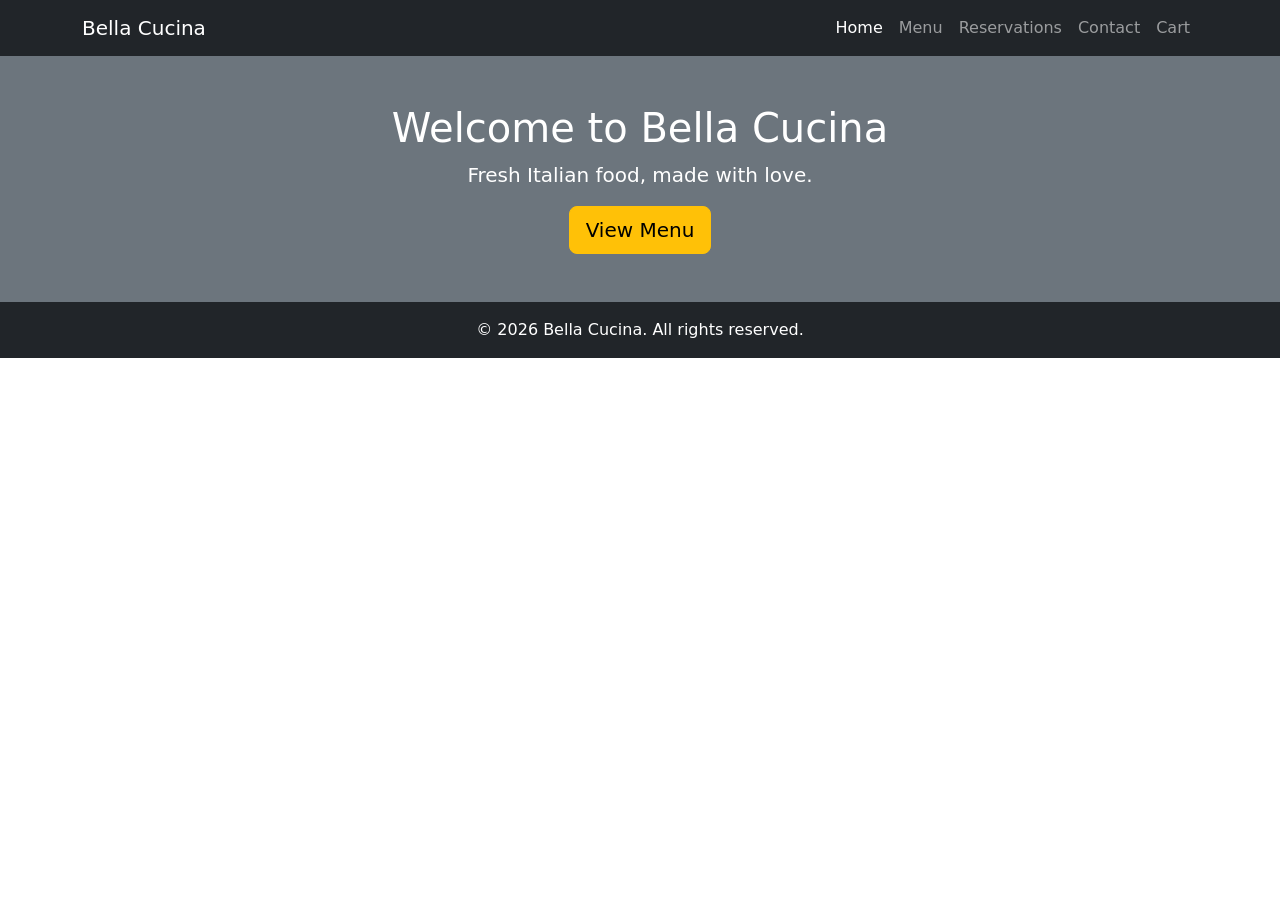
==== index.html @ 694c8e50 "Initial project structure: folders, index.html, navbar/footer" ====
<!doctype html>
<html lang="en">
  <head>
    <meta charset="UTF-8" />
    <meta name="viewport" content="width=device-width, initial-scale=1.0" />
    <title>Bella Cucina | Home</title>

    <!-- Bootstrap CSS -->
    <link
      href="https://cdn.jsdelivr.net/npm/bootstrap@5.3.3/dist/css/bootstrap.min.css"
      rel="stylesheet"
    />

    <!-- Our custom CSS (loaded AFTER Bootstrap so it can override it) -->
    <link rel="stylesheet" href="css/style.css" />
  </head>
  <body>
    <!-- NAVBAR -->
    <nav class="navbar navbar-expand-lg navbar-dark bg-dark">
      <div class="container">
        <a class="navbar-brand" href="index.html">Bella Cucina</a>

        <button
          class="navbar-toggler"
          type="button"
          data-bs-toggle="collapse"
          data-bs-target="#navMenu"
          aria-controls="navMenu"
          aria-expanded="false"
          aria-label="Toggle navigation"
        >
          <span class="navbar-toggler-icon"></span>
        </button>

        <div class="collapse navbar-collapse" id="navMenu">
          <ul class="navbar-nav ms-auto">
            <li class="nav-item">
              <a class="nav-link active" href="index.html">Home</a>
            </li>
            <li class="nav-item">
              <a class="nav-link" href="menu.html">Menu</a>
            </li>
            <li class="nav-item">
              <a class="nav-link" href="reservation.html">Reservations</a>
            </li>
            <li class="nav-item">
              <a class="nav-link" href="contact.html">Contact</a>
            </li>
            <li class="nav-item">
              <a class="nav-link" href="cart.html">Cart</a>
            </li>
          </ul>
        </div>
      </div>
    </nav>

    <!-- HERO SECTION -->
    <header class="bg-secondary text-white text-center py-5">
      <div class="container">
        <h1>Welcome to Bella Cucina</h1>
        <p class="lead">Fresh Italian food, made with love.</p>
        <a href="menu.html" class="btn btn-warning btn-lg">View Menu</a>
      </div>
    </header>

    <!-- FOOTER -->
    <footer class="bg-dark text-white text-center py-3">
      <div class="container">
        <p class="mb-0">&copy; 2026 Bella Cucina. All rights reserved.</p>
      </div>
    </footer>

    <!-- Bootstrap JS bundle (needed for navbar toggle, modals etc) -->
    <script src="https://cdn.jsdelivr.net/npm/bootstrap@5.3.3/dist/js/bootstrap.bundle.min.js"></script>
  </body>
</html>
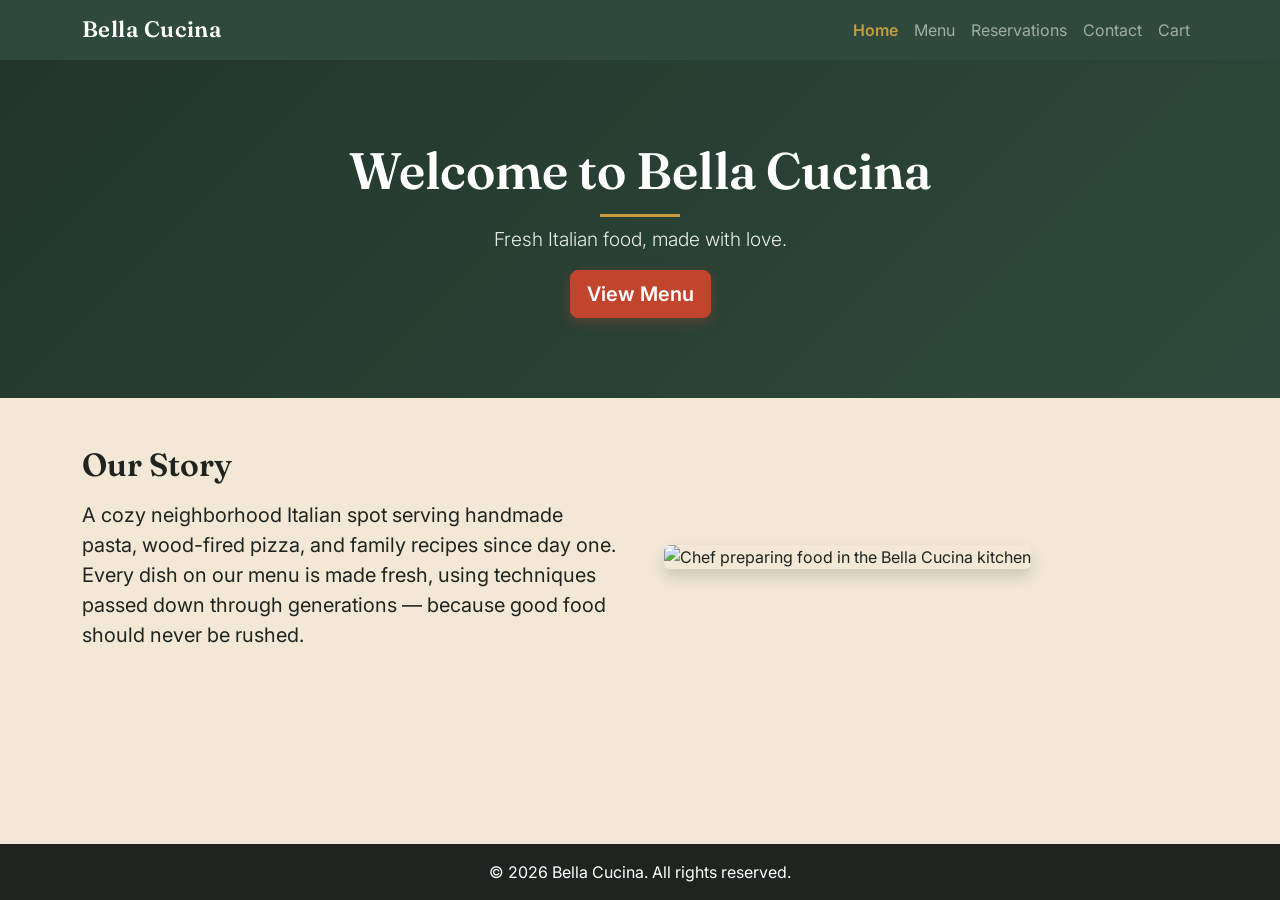
==== commit 4b3b4bea: "Redesign visual theme with custom style.css and add homepage About section" ====
--- a/index.html
+++ b/index.html
@@ -63,6 +63,31 @@
       </div>
     </header>
 
+    <!-- ABOUT/STORY SECTION -->
+    <section class="py-5">
+      <div class="container">
+        <div class="row align-items-center g-5">
+          <div class="col-md-6">
+            <h2 class="mb-3">Our Story</h2>
+            <p class="fs-5">
+              A cozy neighborhood Italian spot serving handmade pasta,
+              wood-fired pizza, and family recipes since day one. Every dish on
+              our menu is made fresh, using techniques passed down through
+              generations — because good food should never be rushed.
+            </p>
+          </div>
+          <div class="col-md-6">
+            <!-- Replace this src with your own photo, e.g. assets/images/our-story.jpg -->
+            <img
+              src="https://placehold.co/500x350/2F4A3C/F2E8D5?text=Our+Story"
+              class="img-fluid rounded shadow"
+              alt="Chef preparing food in the Bella Cucina kitchen"
+            />
+          </div>
+        </div>
+      </div>
+    </section>
+
     <!-- FOOTER -->
     <footer class="bg-dark text-white text-center py-3">
       <div class="container">
@@ -72,5 +97,7 @@
 
     <!-- Bootstrap JS bundle (needed for navbar toggle, modals etc) -->
     <script src="https://cdn.jsdelivr.net/npm/bootstrap@5.3.3/dist/js/bootstrap.bundle.min.js"></script>
+    <script src="js/data.js"></script>
+    <script src="js/cart.js"></script>
   </body>
 </html>
--- a/css/style.css
+++ b/css/style.css
@@ -0,0 +1,193 @@
+/* ===== FONTS ===== */
+@import url('https://fonts.googleapis.com/css2?family=Fraunces:wght@500;600;700&family=Inter:wght@400;500;600&family=IBM+Plex+Mono:wght@500&display=swap');
+
+/* ===== DESIGN TOKENS ===== */
+:root {
+  --color-basil: #2F4A3C;
+  --color-basil-dark: #22362B;
+  --color-tomato: #C1442D;
+  --color-tomato-dark: #A3371F;
+  --color-semolina: #F2E8D5;
+  --color-gold: #C89B3C;
+  --color-ink: #1F2420;
+  --color-cream-card: #FBF8F2;
+
+  --font-display: 'Fraunces', serif;
+  --font-body: 'Inter', sans-serif;
+  --font-mono: 'IBM Plex Mono', monospace;
+}
+
+/* ===== STICKY FOOTER LAYOUT =====
+   Makes the footer sit at the bottom of the viewport on short pages,
+   instead of floating right under the content. */
+html, body {
+  height: 100%;
+}
+
+body {
+  display: flex;
+  flex-direction: column;
+  min-height: 100vh;
+  font-family: var(--font-body);
+  background-color: var(--color-semolina);
+  color: var(--color-ink);
+}
+
+footer {
+  margin-top: auto;
+}
+
+/* ===== TYPOGRAPHY ===== */
+h1, h2, h3, h4, h5, .navbar-brand {
+  font-family: var(--font-display);
+  font-weight: 600;
+}
+
+/* Respect users who've asked for less motion */
+@media (prefers-reduced-motion: reduce) {
+  * { transition: none !important; animation: none !important; }
+}
+
+/* Visible keyboard focus everywhere (accessibility requirement) */
+a:focus-visible, button:focus-visible, input:focus-visible,
+select:focus-visible, textarea:focus-visible {
+  outline: 3px solid var(--color-gold);
+  outline-offset: 2px;
+}
+
+/* ===== NAVBAR ===== */
+.navbar.bg-dark {
+  background-color: var(--color-basil) !important;
+}
+
+.navbar-brand {
+  font-size: 1.4rem;
+  letter-spacing: 0.02em;
+}
+
+.nav-link.active {
+  color: var(--color-gold) !important;
+  font-weight: 600;
+}
+
+/* ===== HERO ===== */
+header.bg-secondary {
+  background-color: var(--color-basil-dark) !important;
+  background-image:
+    linear-gradient(135deg, var(--color-basil-dark), var(--color-basil)),
+    repeating-linear-gradient(45deg, rgba(255,255,255,0.03) 0px, rgba(255,255,255,0.03) 1px, transparent 1px, transparent 12px);
+  padding-top: 5rem !important;
+  padding-bottom: 5rem !important;
+}
+
+header h1 {
+  font-size: 3.2rem;
+  position: relative;
+  display: inline-block;
+  padding-bottom: 1rem;
+}
+
+/* Small decorative underline beneath the hero headline */
+header h1::after {
+  content: "";
+  position: absolute;
+  bottom: 0;
+  left: 50%;
+  transform: translateX(-50%);
+  width: 80px;
+  height: 3px;
+  background-color: var(--color-gold);
+}
+
+header .lead {
+  font-size: 1.2rem;
+  opacity: 0.9;
+}
+
+/* ===== BUTTONS ===== */
+.btn-warning {
+  background-color: var(--color-tomato) !important;
+  border-color: var(--color-tomato) !important;
+  color: #fff !important;
+  font-weight: 600;
+  box-shadow: 0 4px 12px rgba(193, 68, 45, 0.35);
+  transition: transform 0.15s ease, background-color 0.15s ease, box-shadow 0.15s ease;
+}
+
+.btn-warning:hover {
+  background-color: var(--color-tomato-dark) !important;
+  border-color: var(--color-tomato-dark) !important;
+  transform: translateY(-2px);
+  box-shadow: 0 6px 16px rgba(193, 68, 45, 0.45);
+}
+
+/* ===== CARDS (menu dishes) ===== */
+.card {
+  background-color: var(--color-cream-card);
+  border: none;
+  border-radius: 0.5rem;
+  box-shadow: 0 2px 8px rgba(31, 36, 32, 0.08);
+  transition: transform 0.2s ease, box-shadow 0.2s ease;
+}
+
+.card:hover {
+  transform: translateY(-4px);
+  box-shadow: 0 8px 20px rgba(31, 36, 32, 0.15);
+}
+
+.card-title {
+  font-family: var(--font-display);
+  font-weight: 600;
+}
+
+/* Signature element: dotted leader line between dish name and price,
+   like a printed restaurant menu. Applied via .menu-price-line in menu.js */
+.menu-price-line {
+  display: flex;
+  align-items: baseline;
+  gap: 0.4rem;
+  margin: 0.5rem 0;
+}
+
+.menu-price-line .dish-name {
+  font-family: var(--font-display);
+  font-size: 1.15rem;
+  font-weight: 600;
+  white-space: nowrap;
+}
+
+.menu-price-line .dots {
+  flex: 1;
+  border-bottom: 2px dotted var(--color-basil);
+  opacity: 0.4;
+  margin-bottom: 4px;
+}
+
+.menu-price-line .dish-price {
+  font-family: var(--font-mono);
+  font-weight: 500;
+  color: var(--color-tomato);
+  white-space: nowrap;
+}
+
+/* ===== FOOTER ===== */
+footer.bg-dark {
+  background-color: var(--color-ink) !important;
+}
+
+/* ===== FORMS ===== */
+.form-control:focus, .form-select:focus {
+  border-color: var(--color-gold);
+  box-shadow: 0 0 0 0.25rem rgba(200, 155, 60, 0.25);
+}
+
+/* ===== TABLES (admin pages) ===== */
+.table thead {
+  background-color: var(--color-basil);
+  color: #fff;
+}
+
+/* ===== BADGES ===== */
+.badge.bg-success { background-color: var(--color-basil) !important; }
+.badge.bg-danger { background-color: var(--color-tomato) !important; }
+.badge.bg-warning { background-color: var(--color-gold) !important; }
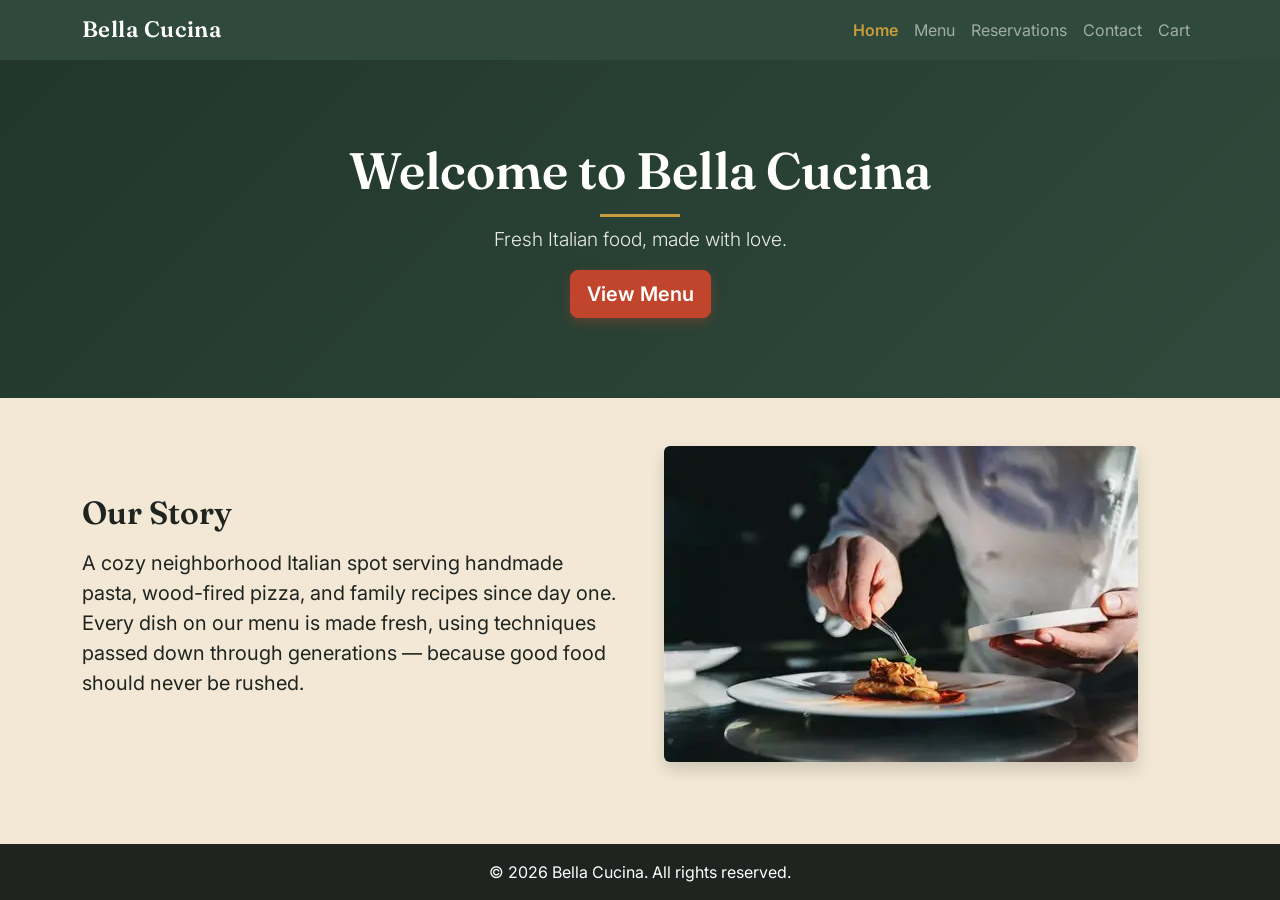
==== commit f007ea67: "Add real photo to homepage Our Story section" ====
--- a/index.html
+++ b/index.html
@@ -77,11 +77,10 @@
             </p>
           </div>
           <div class="col-md-6">
-            <!-- Replace this src with your own photo, e.g. assets/images/our-story.jpg -->
             <img
-              src="https://placehold.co/500x350/2F4A3C/F2E8D5?text=Our+Story"
+              src="assets/images/ourstory.webp"
               class="img-fluid rounded shadow"
-              alt="Chef preparing food in the Bella Cucina kitchen"
+              alt="A chef carefully plating a dish with garnish at Bella Cucina"
             />
           </div>
         </div>
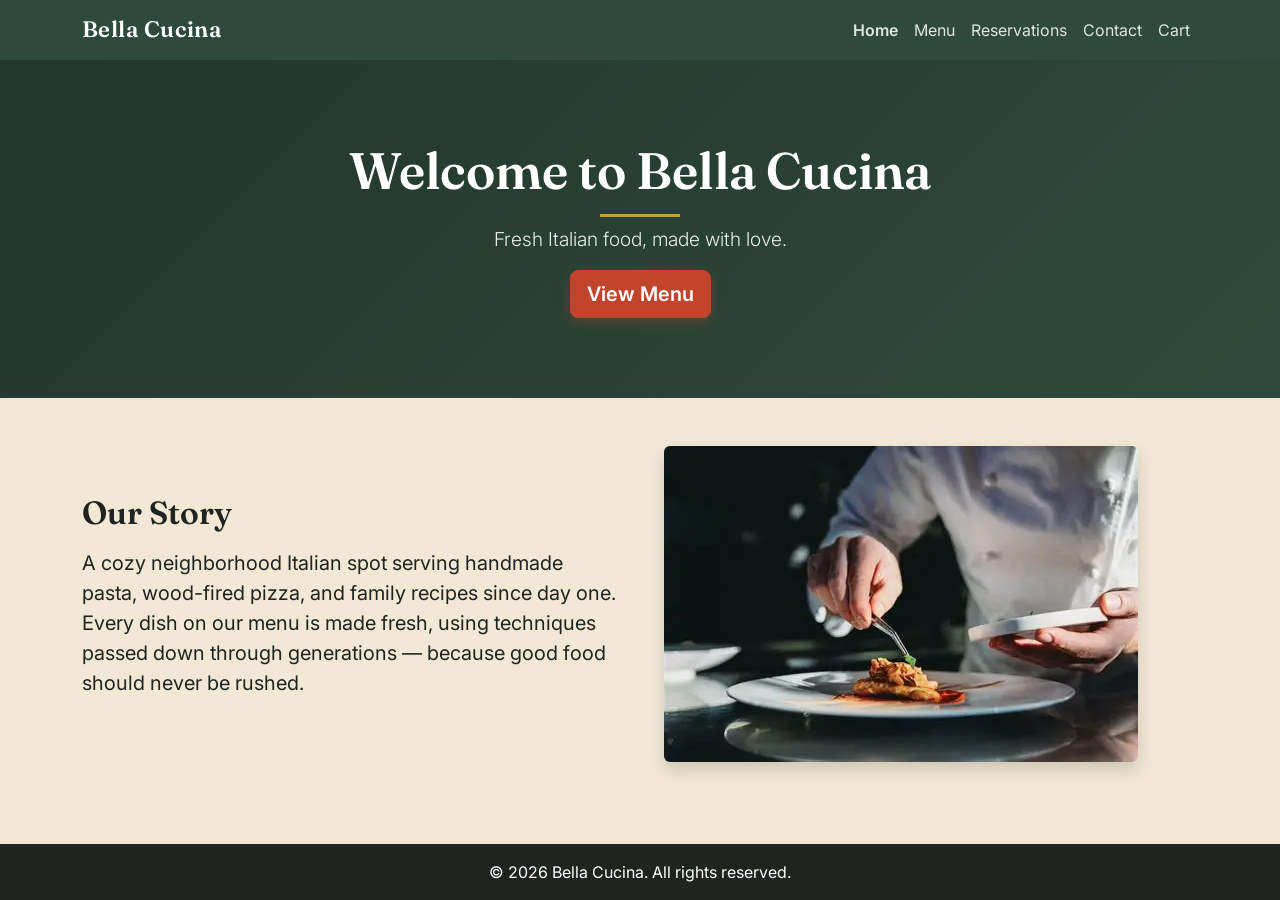
==== commit 3f98aec0: "Improve accessibility: fix nav-link contrast, add main landmark to homepage" ====
--- a/index.html
+++ b/index.html
@@ -4,6 +4,10 @@
     <meta charset="UTF-8" />
     <meta name="viewport" content="width=device-width, initial-scale=1.0" />
     <title>Bella Cucina | Home</title>
+    <meta
+      name="description"
+      content="Bella Cucina — cozy Italian restaurant offering handmade pasta, wood-fired pizza, and family recipes. Order online, book a table, or browse our menu."
+    />
 
     <!-- Bootstrap CSS -->
     <link
@@ -63,29 +67,31 @@
       </div>
     </header>
 
-    <!-- ABOUT/STORY SECTION -->
-    <section class="py-5">
-      <div class="container">
-        <div class="row align-items-center g-5">
-          <div class="col-md-6">
-            <h2 class="mb-3">Our Story</h2>
-            <p class="fs-5">
-              A cozy neighborhood Italian spot serving handmade pasta,
-              wood-fired pizza, and family recipes since day one. Every dish on
-              our menu is made fresh, using techniques passed down through
-              generations — because good food should never be rushed.
-            </p>
-          </div>
-          <div class="col-md-6">
-            <img
-              src="assets/images/ourstory.webp"
-              class="img-fluid rounded shadow"
-              alt="A chef carefully plating a dish with garnish at Bella Cucina"
-            />
+    <main>
+      <!-- ABOUT/STORY SECTION -->
+      <section class="py-5">
+        <div class="container">
+          <div class="row align-items-center g-5">
+            <div class="col-md-6">
+              <h2 class="mb-3">Our Story</h2>
+              <p class="fs-5">
+                A cozy neighborhood Italian spot serving handmade pasta,
+                wood-fired pizza, and family recipes since day one. Every dish
+                on our menu is made fresh, using techniques passed down through
+                generations — because good food should never be rushed.
+              </p>
+            </div>
+            <div class="col-md-6">
+              <img
+                src="assets/images/ourstory.webp"
+                class="img-fluid rounded shadow"
+                alt="A chef carefully plating a dish with garnish at Bella Cucina"
+              />
+            </div>
           </div>
         </div>
-      </div>
-    </section>
+      </section>
+    </main>
 
     <!-- FOOTER -->
     <footer class="bg-dark text-white text-center py-3">
--- a/css/style.css
+++ b/css/style.css
@@ -70,6 +70,11 @@
   font-weight: 600;
 }
 
+/* Brighter nav link color for sufficient contrast against the green navbar */
+.navbar .nav-link {
+  color: rgba(255, 255, 255, 0.85) !important;
+}
+
 /* ===== HERO ===== */
 header.bg-secondary {
   background-color: var(--color-basil-dark) !important;
@@ -135,6 +140,14 @@
   box-shadow: 0 8px 20px rgba(31, 36, 32, 0.15);
 }
 
+/* Forces every dish photo to the same size and crop, regardless of the
+   original photo's dimensions — keeps the menu grid looking consistent. */
+.card-img-top {
+  height: 220px;
+  object-fit: cover;
+  object-position: center;
+}
+
 .card-title {
   font-family: var(--font-display);
   font-weight: 600;
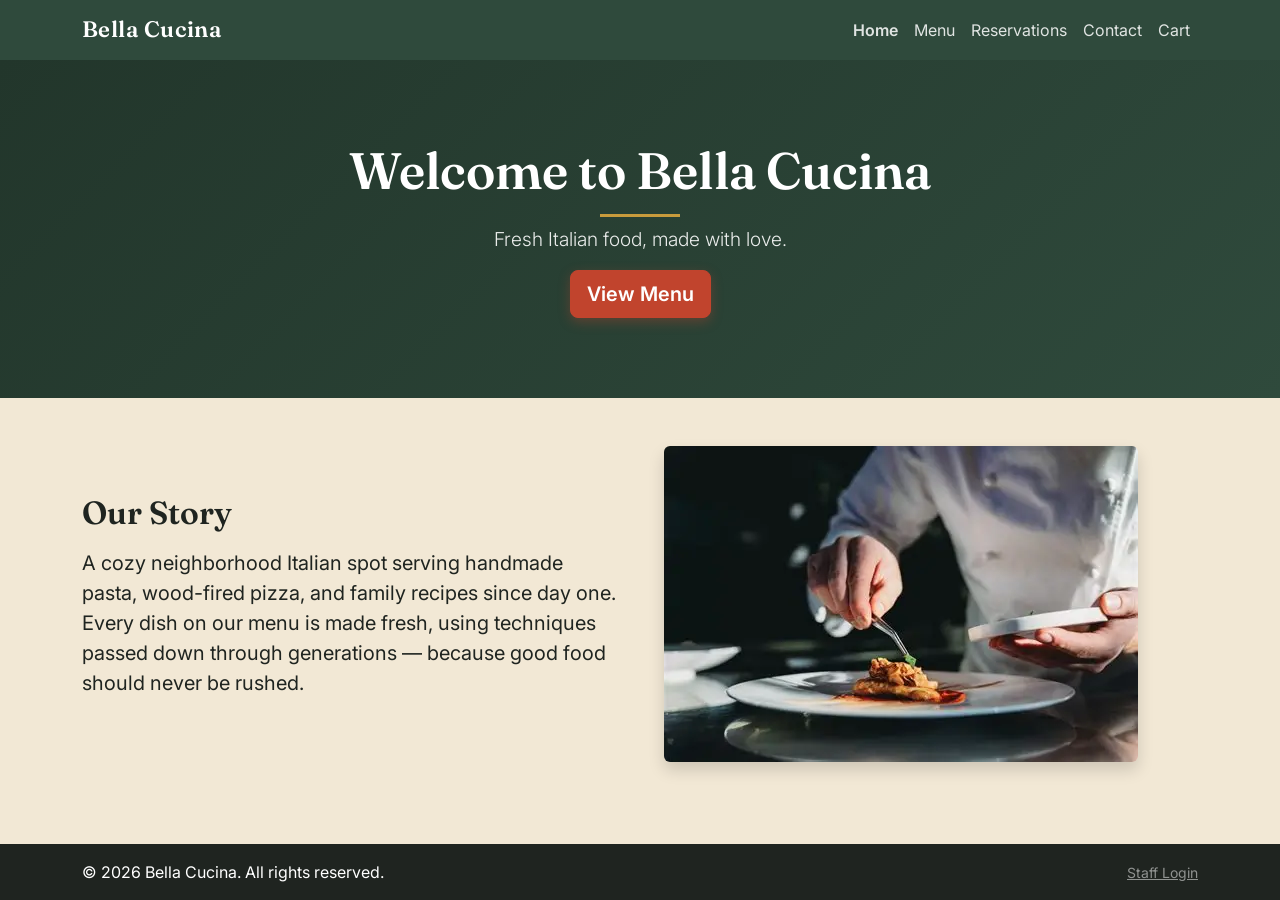
==== commit c6debb3e: "Add staff login link to homepage footer" ====
--- a/index.html
+++ b/index.html
@@ -94,9 +94,12 @@
     </main>
 
     <!-- FOOTER -->
-    <footer class="bg-dark text-white text-center py-3">
-      <div class="container">
+    <footer class="bg-dark text-white py-3">
+      <div
+        class="container d-flex flex-wrap justify-content-between align-items-center"
+      >
         <p class="mb-0">&copy; 2026 Bella Cucina. All rights reserved.</p>
+        <a href="admin/login.html" class="text-white-50 small">Staff Login</a>
       </div>
     </footer>
 
